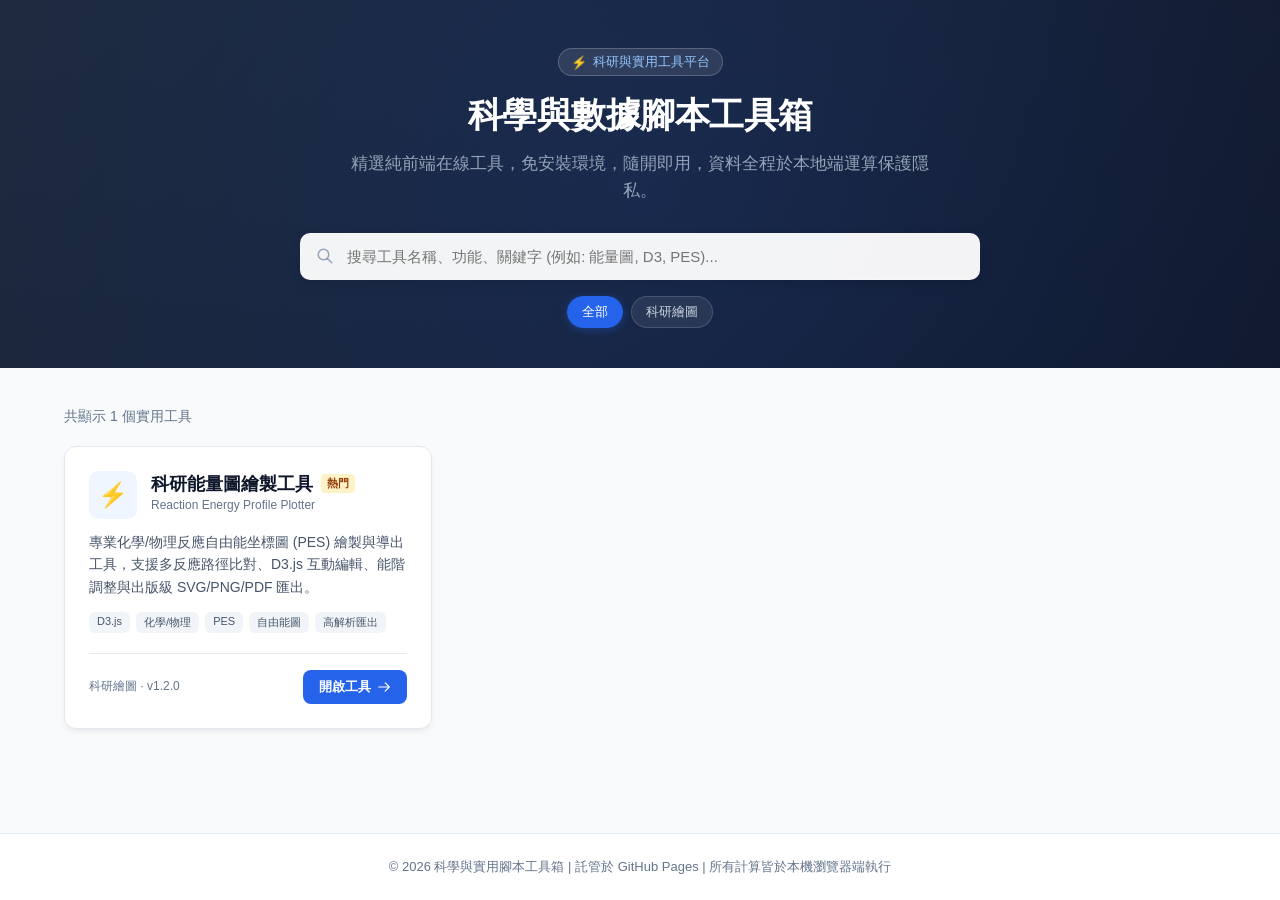
==== index.html @ 179255f8 "Add files via upload" ====
<!DOCTYPE html>
<html lang="zh-Hant">
<head>
  <meta charset="UTF-8">
  <meta name="viewport" content="width=device-width, initial-scale=1.0">
  <title>科學與實用腳本工具箱 | Tools Hub</title>
  <style>
    :root {
      --primary: #2563eb;
      --primary-hover: #1d4ed8;
      --primary-light: #eff6ff;
      --bg: #f8fafc;
      --card-bg: #ffffff;
      --text: #0f172a;
      --text-muted: #64748b;
      --border: #e2e8f0;
      --badge-bg: #e0e7ff;
      --badge-text: #3730a3;
      --radius: 12px;
      --shadow: 0 4px 6px -1px rgba(0, 0, 0, 0.05), 0 2px 4px -2px rgba(0, 0, 0, 0.05);
      --shadow-hover: 0 10px 15px -3px rgba(0, 0, 0, 0.08), 0 4px 6px -4px rgba(0, 0, 0, 0.04);
    }

    * {
      box-sizing: border-box;
      margin: 0;
      padding: 0;
    }

    body {
      font-family: -apple-system, BlinkMacSystemFont, "Segoe UI", Roboto, "Helvetica Neue", Arial, sans-serif;
      background-color: var(--bg);
      color: var(--text);
      min-height: 100vh;
      display: flex;
      flex-direction: column;
    }

    /* Hero Header */
    header {
      background: linear-gradient(135deg, #1e293b 0%, #0f172a 100%);
      color: white;
      padding: 48px 24px 40px;
      text-align: center;
      position: relative;
      overflow: hidden;
    }

    header::before {
      content: '';
      position: absolute;
      top: -50%;
      left: -50%;
      width: 200%;
      height: 200%;
      background: radial-gradient(circle, rgba(37,99,235,0.15) 0%, transparent 60%);
      pointer-events: none;
    }

    .header-content {
      position: relative;
      max-width: 800px;
      margin: 0 auto;
    }

    .header-badge {
      display: inline-flex;
      align-items: center;
      gap: 6px;
      background: rgba(255, 255, 255, 0.1);
      border: 1px solid rgba(255, 255, 255, 0.2);
      color: #93c5fd;
      padding: 4px 12px;
      border-radius: 9999px;
      font-size: 13px;
      font-weight: 500;
      margin-bottom: 16px;
      backdrop-filter: blur(8px);
    }

    header h1 {
      font-size: 2.2rem;
      font-weight: 700;
      letter-spacing: -0.5px;
      margin-bottom: 12px;
    }

    header p {
      color: #94a3b8;
      font-size: 1.05rem;
      line-height: 1.6;
      max-width: 600px;
      margin: 0 auto 28px;
    }

    /* Search & Filter Bar */
    .controls-wrapper {
      max-width: 680px;
      margin: 0 auto;
      display: flex;
      flex-direction: column;
      gap: 16px;
    }

    .search-box {
      position: relative;
      width: 100%;
    }

    .search-box svg {
      position: absolute;
      left: 16px;
      top: 50%;
      transform: translateY(-50%);
      width: 18px;
      height: 18px;
      color: #94a3b8;
    }

    .search-input {
      width: 100%;
      padding: 14px 16px 14px 46px;
      background: rgba(255, 255, 255, 0.95);
      border: 1px solid rgba(255, 255, 255, 0.2);
      border-radius: 10px;
      font-size: 15px;
      color: var(--text);
      outline: none;
      transition: all 0.2s ease;
      box-shadow: 0 4px 12px rgba(0, 0, 0, 0.1);
    }

    .search-input:focus {
      background: #ffffff;
      box-shadow: 0 0 0 3px rgba(37, 99, 235, 0.3), 0 4px 12px rgba(0, 0, 0, 0.15);
    }

    /* Categories Tabs */
    .categories {
      display: flex;
      justify-content: center;
      flex-wrap: wrap;
      gap: 8px;
    }

    .cat-btn {
      background: rgba(255, 255, 255, 0.08);
      color: #cbd5e1;
      border: 1px solid rgba(255, 255, 255, 0.15);
      padding: 6px 14px;
      border-radius: 20px;
      font-size: 13px;
      font-weight: 500;
      cursor: pointer;
      transition: all 0.2s ease;
    }

    .cat-btn:hover {
      background: rgba(255, 255, 255, 0.16);
      color: #ffffff;
    }

    .cat-btn.active {
      background: var(--primary);
      color: white;
      border-color: var(--primary);
      box-shadow: 0 2px 8px rgba(37, 99, 235, 0.35);
    }

    /* Main Container */
    main {
      flex: 1;
      max-width: 1200px;
      width: 100%;
      margin: 0 auto;
      padding: 40px 24px;
    }

    .tools-count {
      font-size: 14px;
      color: var(--text-muted);
      margin-bottom: 20px;
      font-weight: 500;
    }

    /* Tools Grid */
    .tools-grid {
      display: grid;
      grid-template-columns: repeat(auto-fill, minmax(340px, 1fr));
      gap: 24px;
    }

    /* Tool Card */
    .tool-card {
      background: var(--card-bg);
      border: 1px solid var(--border);
      border-radius: var(--radius);
      padding: 24px;
      box-shadow: var(--shadow);
      display: flex;
      flex-direction: column;
      justify-content: space-between;
      transition: transform 0.2s ease, box-shadow 0.2s ease, border-color 0.2s ease;
      position: relative;
    }

    .tool-card:hover {
      transform: translateY(-4px);
      box-shadow: var(--shadow-hover);
      border-color: #cbd5e1;
    }

    .card-top {
      margin-bottom: 20px;
    }

    .card-header {
      display: flex;
      align-items: flex-start;
      gap: 14px;
      margin-bottom: 12px;
    }

    .card-icon {
      width: 48px;
      height: 48px;
      background: var(--primary-light);
      border-radius: 10px;
      display: flex;
      align-items: center;
      justify-content: center;
      font-size: 24px;
      flex-shrink: 0;
    }

    .card-titles {
      flex: 1;
    }

    .card-title-row {
      display: flex;
      align-items: center;
      gap: 8px;
      flex-wrap: wrap;
    }

    .card-title {
      font-size: 1.15rem;
      font-weight: 600;
      color: var(--text);
    }

    .featured-badge {
      font-size: 11px;
      font-weight: 600;
      background: #fef3c7;
      color: #92400e;
      padding: 2px 6px;
      border-radius: 4px;
    }

    .card-subtitle {
      font-size: 12px;
      color: var(--text-muted);
      margin-top: 2px;
    }

    .card-desc {
      color: #475569;
      font-size: 14px;
      line-height: 1.6;
      margin-top: 10px;
    }

    .card-tags {
      display: flex;
      flex-wrap: wrap;
      gap: 6px;
      margin-top: 14px;
    }

    .tag {
      font-size: 11px;
      background: #f1f5f9;
      color: #475569;
      padding: 3px 8px;
      border-radius: 6px;
      font-weight: 500;
    }

    .card-footer {
      border-top: 1px solid var(--border);
      padding-top: 16px;
      display: flex;
      align-items: center;
      justify-content: space-between;
    }

    .card-meta {
      font-size: 12px;
      color: var(--text-muted);
    }

    .launch-btn {
      display: inline-flex;
      align-items: center;
      gap: 6px;
      background: var(--primary);
      color: white;
      text-decoration: none;
      font-size: 13px;
      font-weight: 600;
      padding: 8px 16px;
      border-radius: 8px;
      transition: background 0.15s ease, transform 0.1s ease;
    }

    .launch-btn:hover {
      background: var(--primary-hover);
      transform: translateX(2px);
    }

    .launch-btn svg {
      width: 14px;
      height: 14px;
    }

    /* Empty state */
    .empty-state {
      text-align: center;
      padding: 60px 20px;
      color: var(--text-muted);
      grid-column: 1 / -1;
    }

    .empty-state svg {
      width: 48px;
      height: 48px;
      color: #cbd5e1;
      margin-bottom: 12px;
    }

    /* Footer */
    footer {
      background: #ffffff;
      border-top: 1px solid var(--border);
      padding: 24px;
      text-align: center;
      font-size: 13px;
      color: var(--text-muted);
      margin-top: auto;
    }

    footer a {
      color: var(--primary);
      text-decoration: none;
    }

    footer a:hover {
      text-decoration: underline;
    }

    @media (max-width: 640px) {
      header {
        padding: 36px 16px 30px;
      }
      header h1 {
        font-size: 1.7rem;
      }
      .tools-grid {
        grid-template-columns: 1fr;
      }
    }
  </style>
</head>
<body>

  <!-- Header -->
  <header>
    <div class="header-content">
      <div class="header-badge">
        <span>⚡</span> <span>科研與實用工具平台</span>
      </div>
      <h1>科學與數據腳本工具箱</h1>
      <p>精選純前端在線工具，免安裝環境，隨開即用，資料全程於本地端運算保護隱私。</p>

      <div class="controls-wrapper">
        <!-- 搜尋欄 -->
        <div class="search-box">
          <svg fill="none" stroke="currentColor" viewBox="0 0 24 24">
            <path stroke-linecap="round" stroke-linejoin="round" stroke-width="2" d="M21 21l-6-6m2-5a7 7 0 11-14 0 7 7 0 0114 0z"></path>
          </svg>
          <input type="text" id="searchInput" class="search-input" placeholder="搜尋工具名稱、功能、關鍵字 (例如: 能量圖, D3, PES)..." autocomplete="off">
        </div>

        <!-- 分類過濾標籤 -->
        <div class="categories" id="categoryContainer">
          <!-- 由 JS 動態生成 -->
        </div>
      </div>
    </div>
  </header>

  <!-- 主內容區 -->
  <main>
    <div class="tools-count" id="toolsCount">正在載入工具清單...</div>
    <div class="tools-grid" id="toolsGrid">
      <!-- 由 JS 動態渲染工具卡片 -->
    </div>
  </main>

  <!-- 頁尾 -->
  <footer>
    <p>© 2026 科學與實用腳本工具箱 | 託管於 GitHub Pages | 所有計算皆於本機瀏覽器端執行</p>
  </footer>

  <script>
    /**
     * 工具資料庫 (Data Registry)
     * 未來若有新增的 HTML 工具，只需在此陣列加入一筆物件即可！
     */
    const TOOLS_DATA = [
      {
        id: 'energy-profile-plotter',
        title: '科研能量圖繪製工具',
        titleEn: 'Reaction Energy Profile Plotter',
        description: '專業化學/物理反應自由能坐標圖 (PES) 繪製與導出工具，支援多反應路徑比對、D3.js 互動編輯、能階調整與出版級 SVG/PNG/PDF 匯出。',
        category: '科研繪圖',
        tags: ['D3.js', '化學/物理', 'PES', '自由能圖', '高解析匯出'],
        icon: '⚡',
        badge: '熱門',
        url: './energy-profile-plotter.html',
        version: 'v1.2.0',
        updatedAt: '2026-09'
      }
      /* 範例：未來新增工具格式
      ,{
        id: 'unit-converter',
        title: '物理化學單位換算器',
        titleEn: 'Physical Chemistry Unit Converter',
        description: '支援 eV, Hartree, kcal/mol, kJ/mol, cm⁻¹ 等單位精確換算。',
        category: '數據分析',
        tags: ['單位換算', '量子化學'],
        icon: '🔄',
        badge: 'NEW',
        url: './tools/unit-converter.html',
        version: 'v1.0.0',
        updatedAt: '2026-09'
      }
      */
    ];

    let currentCategory = '全部';
    let searchQuery = '';

    // 初始化分類標籤
    function initCategories() {
      const categories = ['全部', ...new Set(TOOLS_DATA.map(t => t.category))];
      const container = document.getElementById('categoryContainer');
      
      container.innerHTML = categories.map(cat => `
        <button class="cat-btn ${cat === currentCategory ? 'active' : ''}" data-cat="${cat}">
          ${cat}
        </button>
      `).join('');

      container.querySelectorAll('.cat-btn').forEach(btn => {
        btn.addEventListener('click', (e) => {
          container.querySelectorAll('.cat-btn').forEach(b => b.classList.remove('active'));
          btn.classList.add('active');
          currentCategory = btn.getAttribute('data-cat');
          renderTools();
        });
      });
    }

    // 渲染工具卡片
    function renderTools() {
      const grid = document.getElementById('toolsGrid');
      const countEl = document.getElementById('toolsCount');

      const filtered = TOOLS_DATA.filter(tool => {
        const matchesCat = currentCategory === '全部' || tool.category === currentCategory;
        const q = searchQuery.toLowerCase().trim();
        const matchesSearch = !q || 
          tool.title.toLowerCase().includes(q) ||
          tool.titleEn.toLowerCase().includes(q) ||
          tool.description.toLowerCase().includes(q) ||
          tool.tags.some(tag => tag.toLowerCase().includes(q));

        return matchesCat && matchesSearch;
      });

      countEl.textContent = `共顯示 ${filtered.length} 個實用工具`;

      if (filtered.length === 0) {
        grid.innerHTML = `
          <div class="empty-state">
            <svg fill="none" stroke="currentColor" viewBox="0 0 24 24">
              <path stroke-linecap="round" stroke-linejoin="round" stroke-width="2" d="M9.172 16.172a4 4 0 015.656 0M9 10h.01M15 10h.01M21 12a9 9 0 11-18 0 9 9 0 0118 0z"></path>
            </svg>
            <p>找不到符合條件的工具，請嘗試更換搜尋關鍵字或分類。</p>
          </div>
        `;
        return;
      }

      grid.innerHTML = filtered.map(tool => `
        <div class="tool-card">
          <div class="card-top">
            <div class="card-header">
              <div class="card-icon">${tool.icon || '🛠️'}</div>
              <div class="card-titles">
                <div class="card-title-row">
                  <h2 class="card-title">${tool.title}</h2>
                  ${tool.badge ? `<span class="featured-badge">${tool.badge}</span>` : ''}
                </div>
                <div class="card-subtitle">${tool.titleEn}</div>
              </div>
            </div>
            <p class="card-desc">${tool.description}</p>
            <div class="card-tags">
              ${tool.tags.map(tag => `<span class="tag">${tag}</span>`).join('')}
            </div>
          </div>
          <div class="card-footer">
            <div class="card-meta">
              <span>${tool.category}</span> · <span>${tool.version}</span>
            </div>
            <a href="${tool.url}" class="launch-btn">
              開啟工具
              <svg fill="none" stroke="currentColor" viewBox="0 0 24 24">
                <path stroke-linecap="round" stroke-linejoin="round" stroke-width="2" d="M14 5l7 7m0 0l-7 7m7-7H3"></path>
              </svg>
            </a>
          </div>
        </div>
      `).join('');
    }

    // 搜尋事件監聽
    document.getElementById('searchInput').addEventListener('input', (e) => {
      searchQuery = e.target.value;
      renderTools();
    });

    // 頁面載入完成後初始化
    window.addEventListener('DOMContentLoaded', () => {
      initCategories();
      renderTools();
    });
  </script>
</body>
</html>
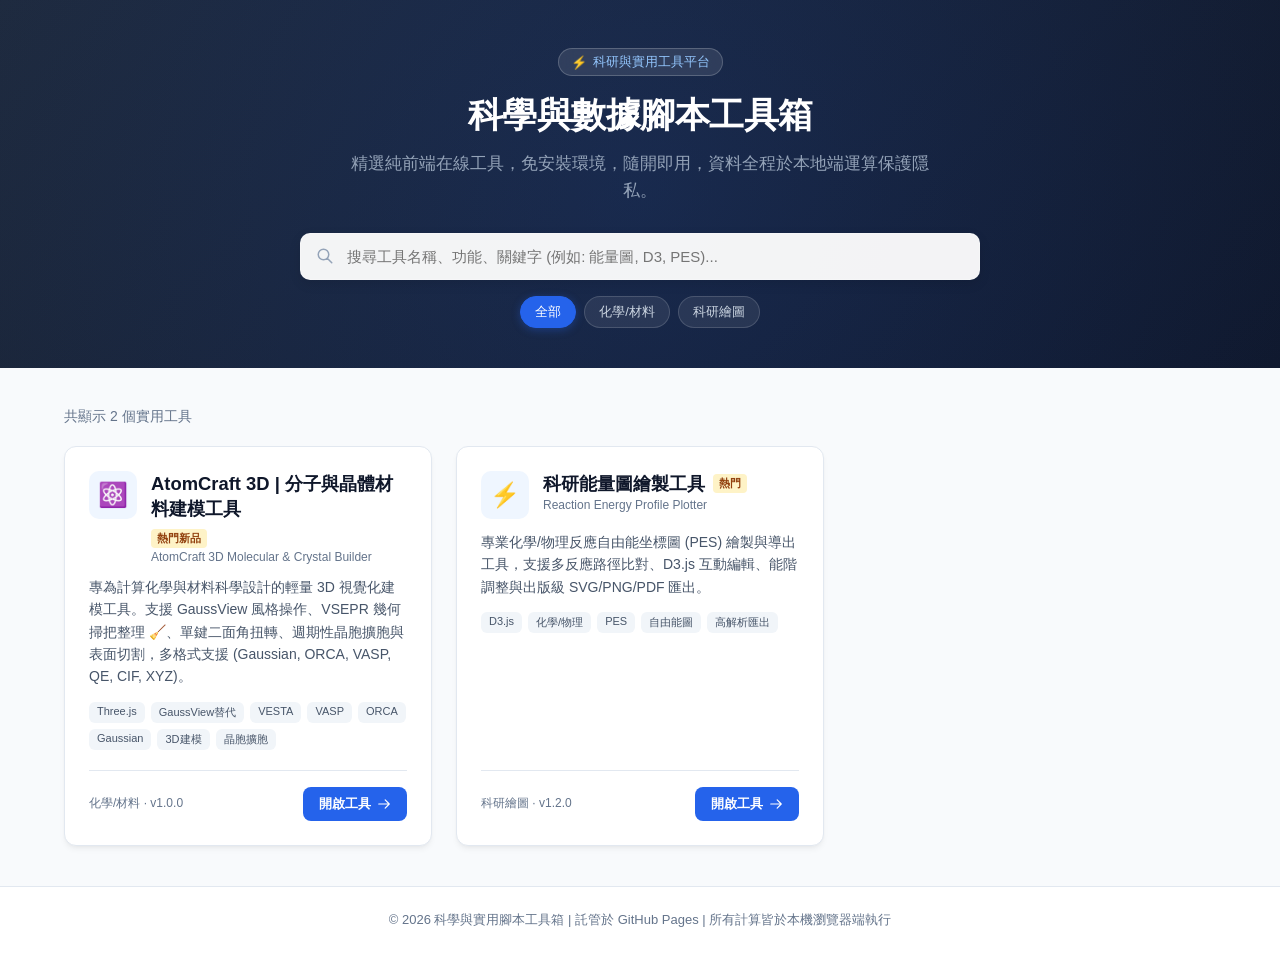
==== commit 15bc182f: "增加工具 增加 `atomcraft` 專案，用於3D分子材料模型建模" ====
--- a/index.html
+++ b/index.html
@@ -420,6 +420,19 @@
      * 未來若有新增的 HTML 工具，只需在此陣列加入一筆物件即可！
      */
     const TOOLS_DATA = [
+      {
+        id: 'atomcraft',
+        title: 'AtomCraft 3D | 分子與晶體材料建模工具',
+        titleEn: 'AtomCraft 3D Molecular & Crystal Builder',
+        description: '專為計算化學與材料科學設計的輕量 3D 視覺化建模工具。支援 GaussView 風格操作、VSEPR 幾何掃把整理 🧹、單鍵二面角扭轉、週期性晶胞擴胞與表面切割，多格式支援 (Gaussian, ORCA, VASP, QE, CIF, XYZ)。',
+        category: '化學/材料',
+        tags: ['Three.js', 'GaussView替代', 'VESTA', 'VASP', 'ORCA', 'Gaussian', '3D建模', '晶胞擴胞'],
+        icon: '⚛️',
+        badge: '熱門新品',
+        url: './atomcraft/index.html',
+        version: 'v1.0.0',
+        updatedAt: '2026-09'
+      },
       {
         id: 'energy-profile-plotter',
         title: '科研能量圖繪製工具',
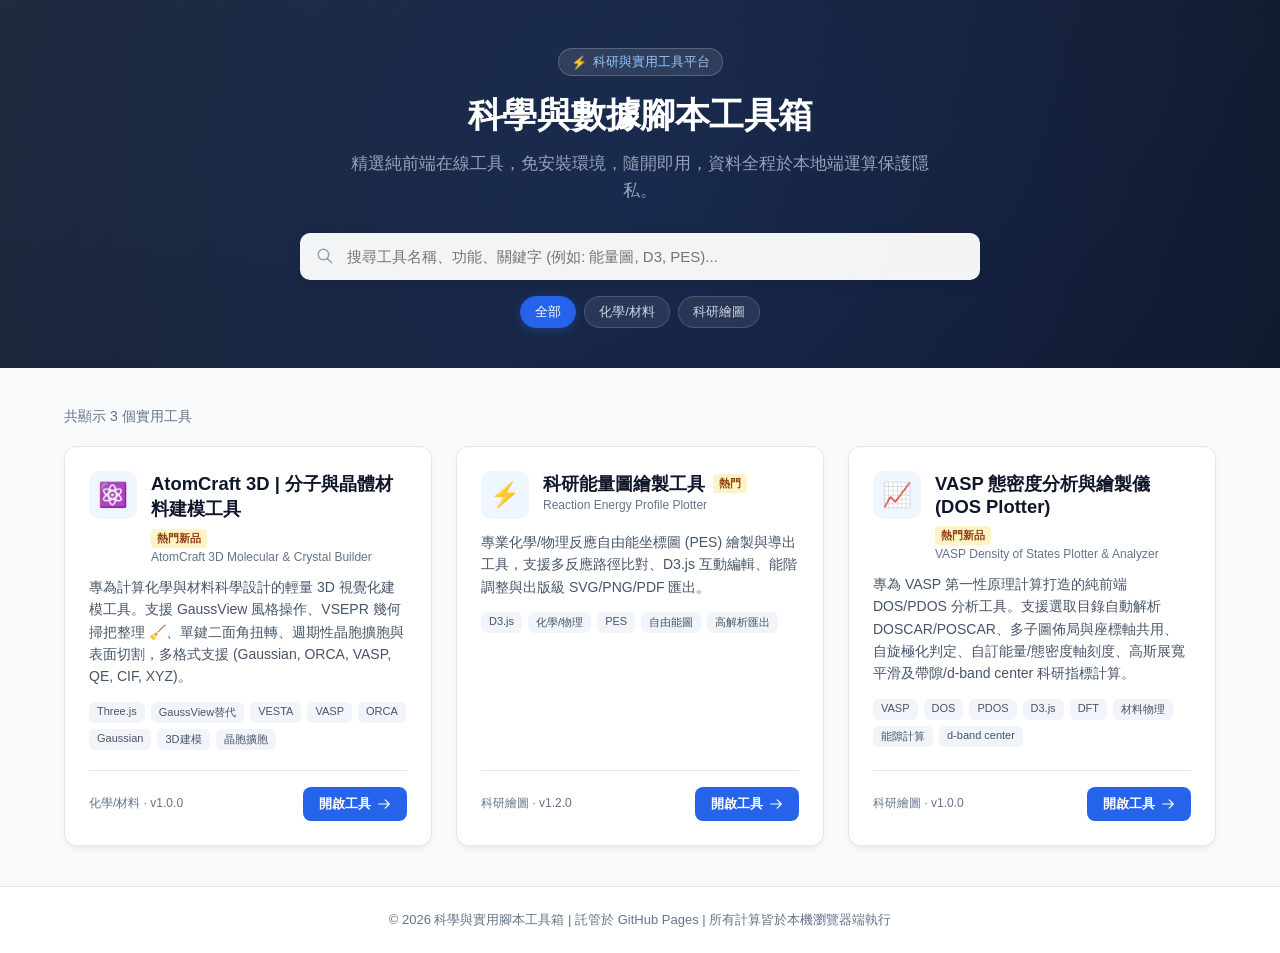
==== commit ef2e6f5d: "新增VASP-DOS 繪製工具" ====
--- a/index.html
+++ b/index.html
@@ -445,6 +445,19 @@
         url: './energy-profile-plotter.html',
         version: 'v1.2.0',
         updatedAt: '2026-09'
+      },
+      {
+        id: 'vasp-dos-plotter',
+        title: 'VASP 態密度分析與繪製儀 (DOS Plotter)',
+        titleEn: 'VASP Density of States Plotter & Analyzer',
+        description: '專為 VASP 第一性原理計算打造的純前端 DOS/PDOS 分析工具。支援選取目錄自動解析 DOSCAR/POSCAR、多子圖佈局與座標軸共用、自旋極化判定、自訂能量/態密度軸刻度、高斯展寬平滑及帶隙/d-band center 科研指標計算。',
+        category: '科研繪圖',
+        tags: ['VASP', 'DOS', 'PDOS', 'D3.js', 'DFT', '材料物理', '能隙計算', 'd-band center'],
+        icon: '📈',
+        badge: '熱門新品',
+        url: './vasp-dos-plotter.html',
+        version: 'v1.0.0',
+        updatedAt: '2026-09'
       }
       /* 範例：未來新增工具格式
       ,{
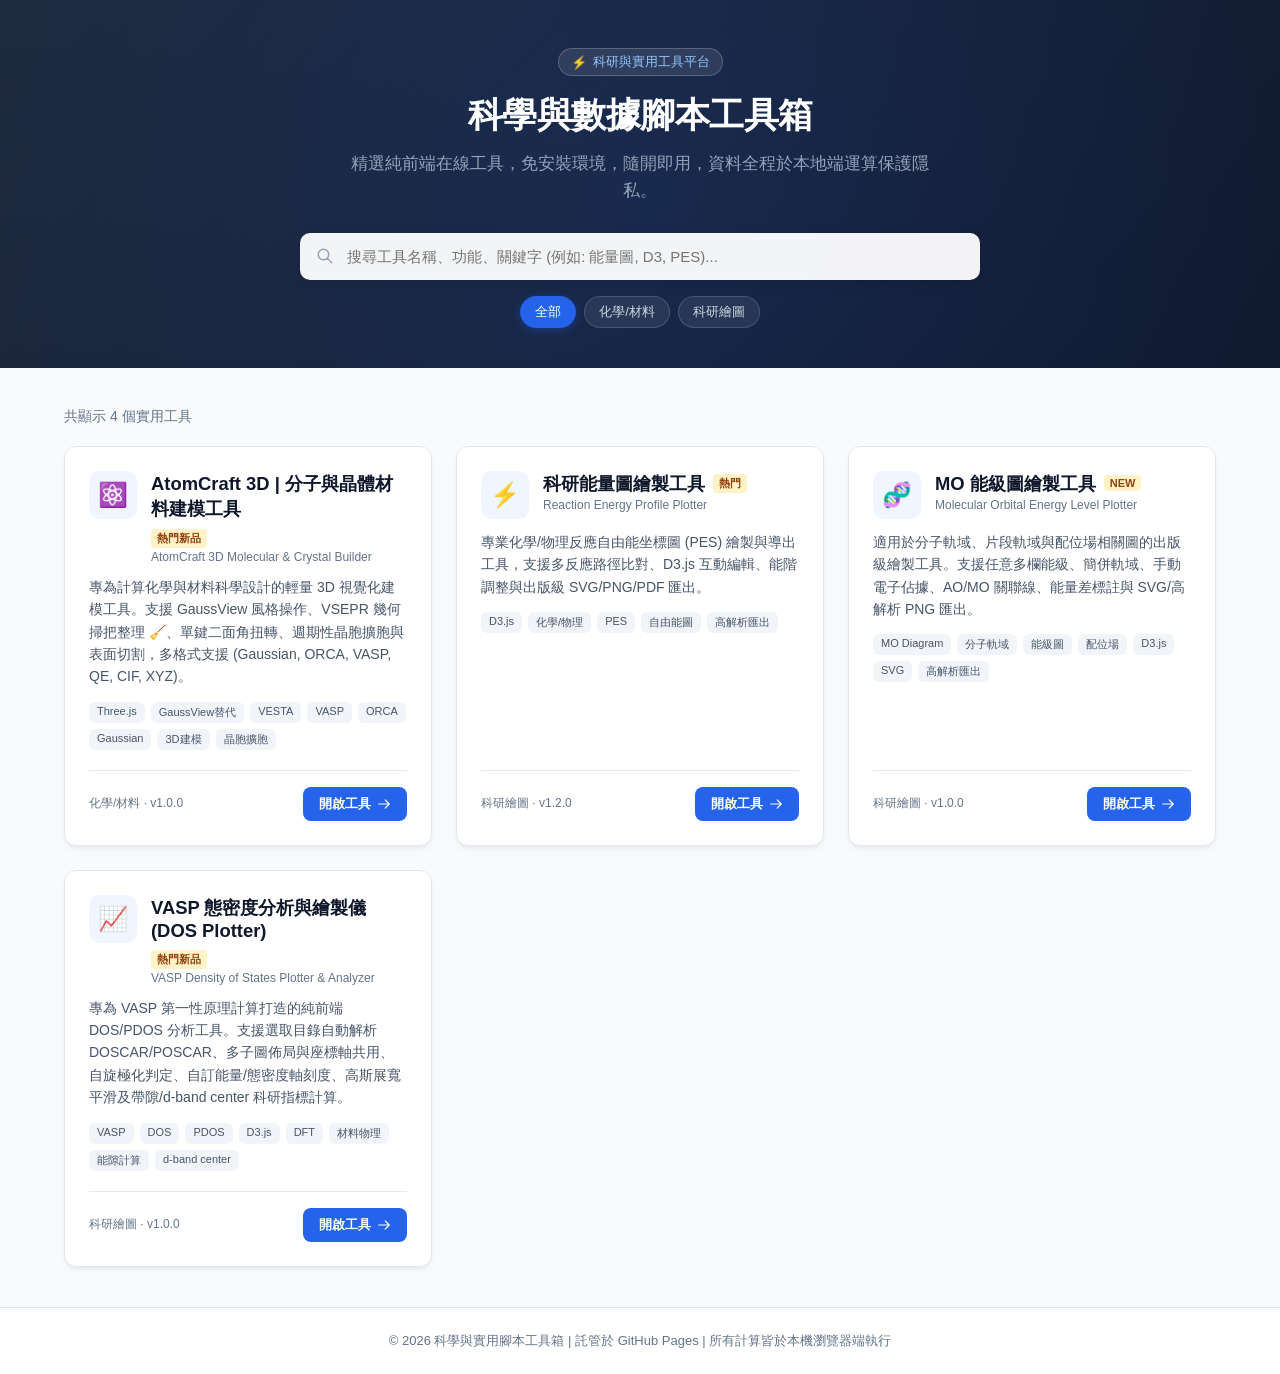
==== commit f65843c3: "多做了一個 MO 圖繪製工具" ====
--- a/index.html
+++ b/index.html
@@ -447,6 +447,19 @@
         updatedAt: '2026-09'
       },
       {
+        id: 'mo-level-plotter',
+        title: 'MO 能級圖繪製工具',
+        titleEn: 'Molecular Orbital Energy Level Plotter',
+        description: '適用於分子軌域、片段軌域與配位場相關圖的出版級繪製工具。支援任意多欄能級、簡併軌域、手動電子佔據、AO/MO 關聯線、能量差標註與 SVG/高解析 PNG 匯出。',
+        category: '科研繪圖',
+        tags: ['MO Diagram', '分子軌域', '能級圖', '配位場', 'D3.js', 'SVG', '高解析匯出'],
+        icon: '🧬',
+        badge: 'NEW',
+        url: './mo-level-plotter.html',
+        version: 'v1.0.0',
+        updatedAt: '2026-09'
+      },
+      {
         id: 'vasp-dos-plotter',
         title: 'VASP 態密度分析與繪製儀 (DOS Plotter)',
         titleEn: 'VASP Density of States Plotter & Analyzer',
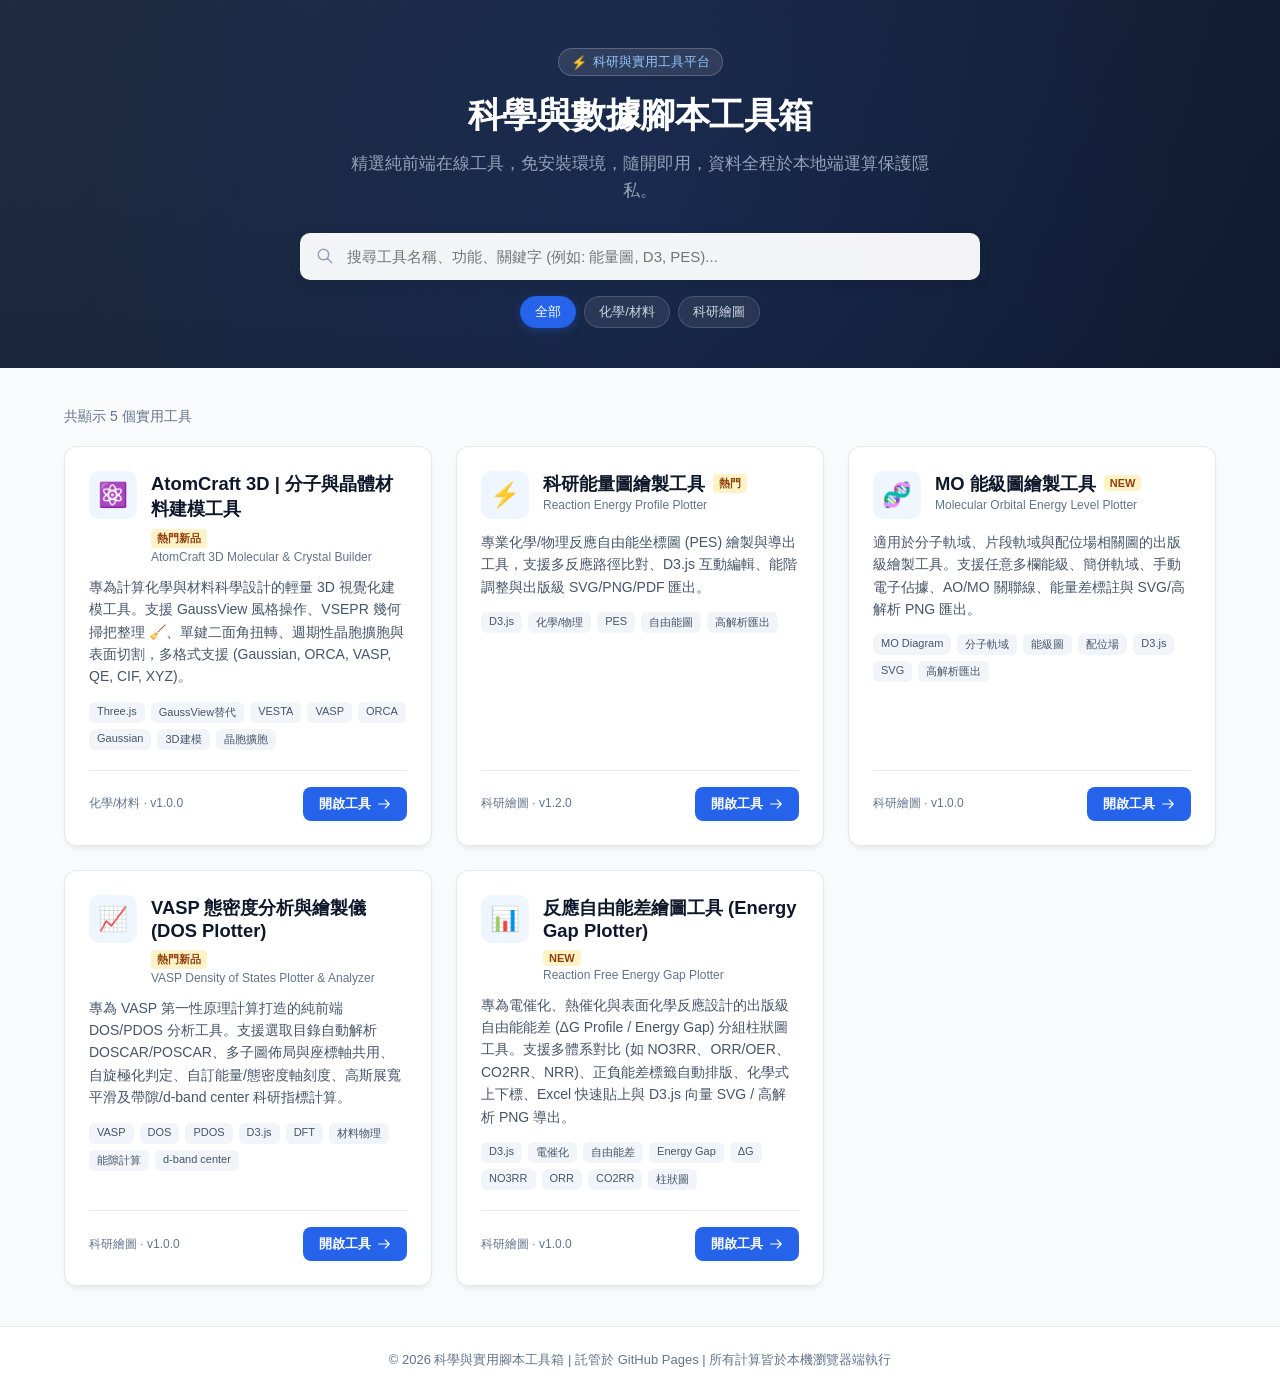
==== commit 13fab599: "feat: 新增科研反應自由能差繪圖工具 (Reaction Free Energy Gap Plotter) - 新增 `energy-gap-plotter.html` 出版級科研反應自由能差繪圖" ====
--- a/index.html
+++ b/index.html
@@ -471,6 +471,19 @@
         url: './vasp-dos-plotter.html',
         version: 'v1.0.0',
         updatedAt: '2026-09'
+      },
+      {
+        id: 'energy-gap-plotter',
+        title: '反應自由能差繪圖工具 (Energy Gap Plotter)',
+        titleEn: 'Reaction Free Energy Gap Plotter',
+        description: '專為電催化、熱催化與表面化學反應設計的出版級自由能能差 (ΔG Profile / Energy Gap) 分組柱狀圖工具。支援多體系對比 (如 NO3RR、ORR/OER、CO2RR、NRR)、正負能差標籤自動排版、化學式上下標、Excel 快速貼上與 D3.js 向量 SVG / 高解析 PNG 導出。',
+        category: '科研繪圖',
+        tags: ['D3.js', '電催化', '自由能差', 'Energy Gap', 'ΔG', 'NO3RR', 'ORR', 'CO2RR', '柱狀圖'],
+        icon: '📊',
+        badge: 'NEW',
+        url: './energy-gap-plotter.html',
+        version: 'v1.0.0',
+        updatedAt: '2026-09'
       }
       /* 範例：未來新增工具格式
       ,{
